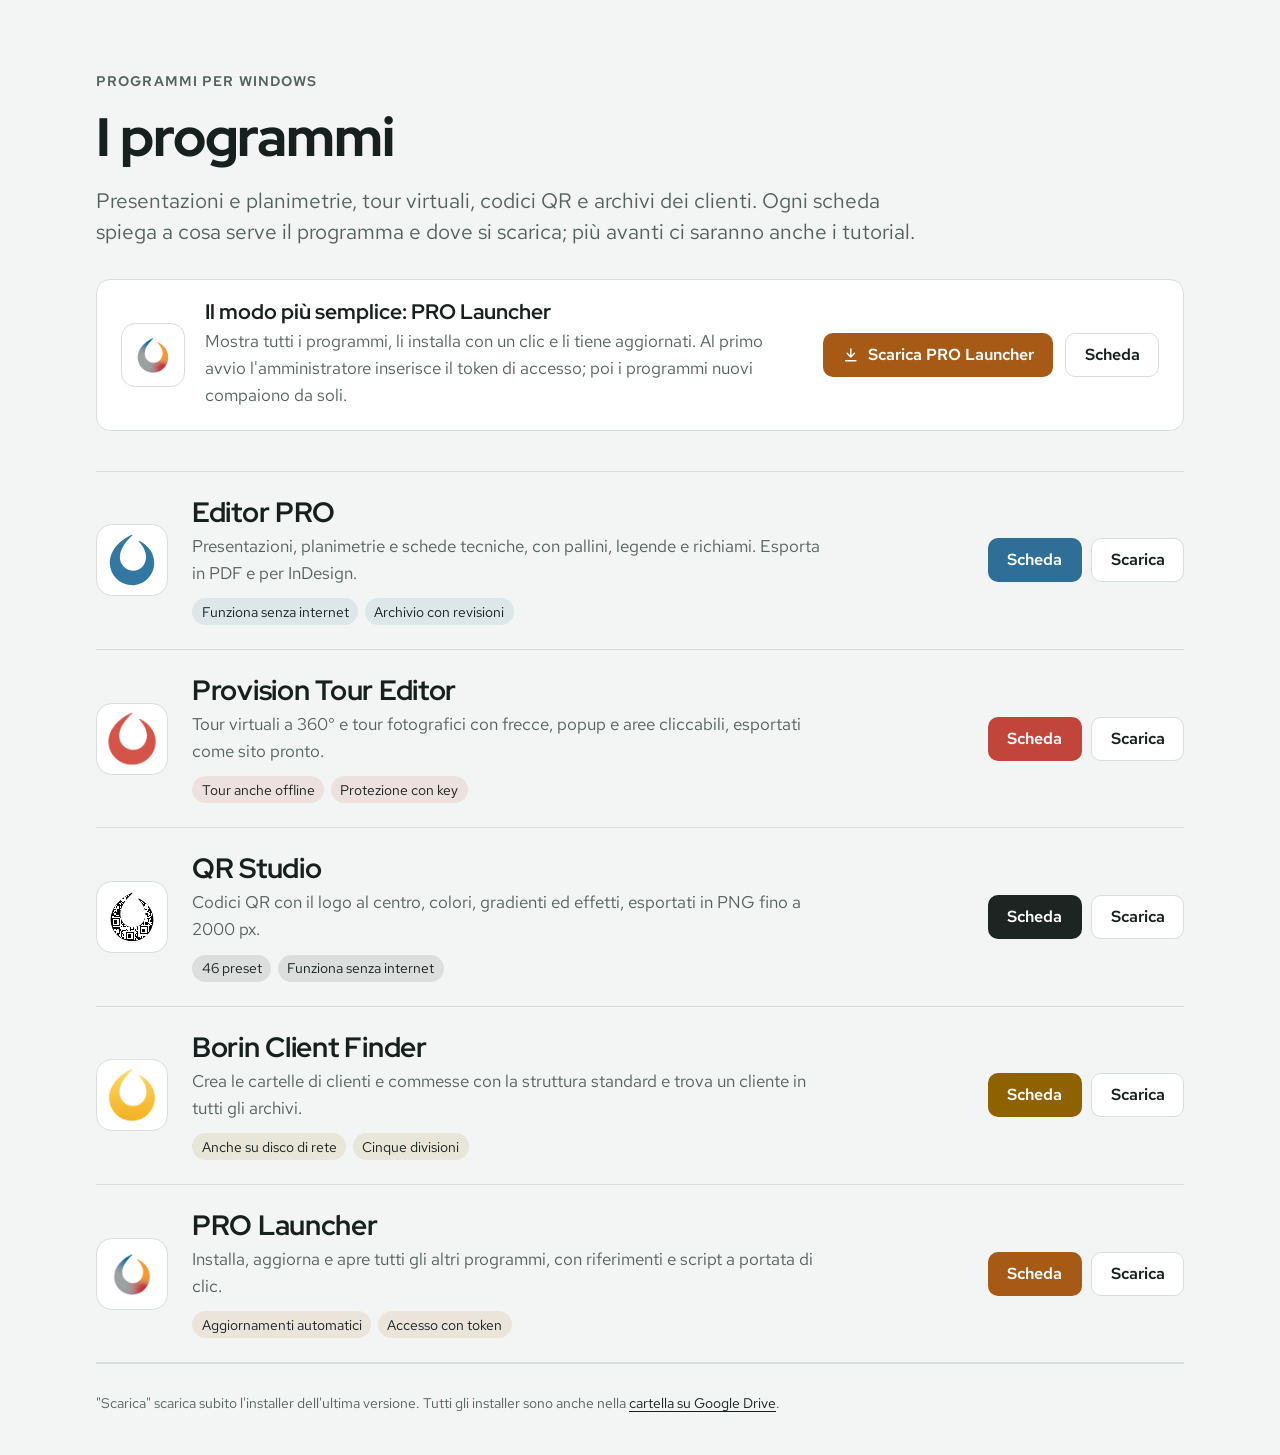
==== index.html @ ea2d7d45 "Scarica: link diretto all'installer di ogni programma su Google Drive strumenti/link-drive.js rilegg" ====
<!doctype html>
<html lang="it">
<head>
  <meta charset="utf-8">
  <meta name="viewport" content="width=device-width, initial-scale=1, viewport-fit=cover">
  <title>Programmi PRO Launcher</title>
  <meta name="description" content="Editor PRO, Provision Tour Editor, QR Studio, Borin Client Finder e PRO Launcher: a cosa servono e dove si scaricano.">
  <link rel="preconnect" href="https://fonts.googleapis.com">
  <link rel="preconnect" href="https://fonts.gstatic.com" crossorigin>
  <link rel="stylesheet" href="https://fonts.googleapis.com/css2?family=Red+Hat+Display:wght@700;800&family=Red+Hat+Mono:wght@500&family=Red+Hat+Text:wght@400;600;700&display=swap">
  <link rel="stylesheet" href="stile.css">
</head>
<body>
  <header class="wrap site-head">
    <p class="eyebrow">Programmi per Windows</p>
    <h1>I programmi</h1>
    <p class="lead">Presentazioni e planimetrie, tour virtuali, codici QR e archivi dei clienti. Ogni scheda spiega a cosa serve il programma e dove si scarica; più avanti ci saranno anche i tutorial.</p>
  </header>

  <main class="wrap">
    <section class="launcher-tip tinted" style="--accent-l:#A65A16; --accent-d:#F2A65A" aria-labelledby="tip-title">
      <img class="app-icon" src="img/pro-launcher.png" alt="" width="64" height="64">
      <div>
        <h2 id="tip-title">Il modo più semplice: PRO Launcher</h2>
        <p>Mostra tutti i programmi, li installa con un clic e li tiene aggiornati. Al primo avvio l'amministratore inserisce il token di accesso; poi i programmi nuovi compaiono da soli.</p>
      </div>
      <div class="actions">
        <a class="btn primary" data-scarica="pro-launcher" href="https://drive.usercontent.google.com/download?id=14ediKPCNBaCkPvrh0SG7UIQ5oNTftD1c&export=download&confirm=t"><svg viewBox="0 0 24 24" aria-hidden="true"><path d="M12 4v11m-5-5 5 5 5-5M5 20h14"/></svg>Scarica PRO Launcher</a>
        <a class="btn ghost" href="pro-launcher.html">Scheda</a>
      </div>
    </section>

    <ul class="programs">
      <li class="program tinted" style="--accent-l:#2F6E96; --accent-d:#6FB2DE">
        <img class="app-icon" src="img/editor-pro.svg" alt="" width="72" height="72">
        <div>
          <h2><a href="editor-pro.html">Editor PRO</a></h2>
          <p class="what">Presentazioni, planimetrie e schede tecniche, con pallini, legende e richiami. Esporta in PDF e per InDesign.</p>
          <ul class="tags"><li>Funziona senza internet</li><li>Archivio con revisioni</li></ul>
        </div>
        <div class="actions">
          <a class="btn primary" href="editor-pro.html">Scheda</a>
          <a class="btn ghost" data-scarica="editor-pro" href="https://drive.usercontent.google.com/download?id=1bw2nAeg-0mWiIs70lXOn1FZfzHholx34&export=download&confirm=t">Scarica</a>
        </div>
      </li>

      <li class="program tinted" style="--accent-l:#C2453B; --accent-d:#F08074">
        <img class="app-icon" src="img/provision-tour-editor.png" alt="" width="72" height="72">
        <div>
          <h2><a href="provision-tour-editor.html">Provision Tour Editor</a></h2>
          <p class="what">Tour virtuali a 360° e tour fotografici con frecce, popup e aree cliccabili, esportati come sito pronto.</p>
          <ul class="tags"><li>Tour anche offline</li><li>Protezione con key</li></ul>
        </div>
        <div class="actions">
          <a class="btn primary" href="provision-tour-editor.html">Scheda</a>
          <a class="btn ghost" data-scarica="provision-tour-editor" href="https://drive.usercontent.google.com/download?id=13jPeM7beWHsWGUAv0osEKtVtPEiqRPbm&export=download&confirm=t">Scarica</a>
        </div>
      </li>

      <li class="program tinted" style="--accent-l:#1E2422; --accent-d:#DDE3E0">
        <img class="app-icon" src="img/qr-studio.svg" alt="" width="72" height="72">
        <div>
          <h2><a href="qr-studio.html">QR Studio</a></h2>
          <p class="what">Codici QR con il logo al centro, colori, gradienti ed effetti, esportati in PNG fino a 2000 px.</p>
          <ul class="tags"><li>46 preset</li><li>Funziona senza internet</li></ul>
        </div>
        <div class="actions">
          <a class="btn primary" href="qr-studio.html">Scheda</a>
          <a class="btn ghost" data-scarica="qr-studio" href="https://drive.usercontent.google.com/download?id=1tU5UMcgIUEeGSv0h5wNsK8r8R5McPey3&export=download&confirm=t">Scarica</a>
        </div>
      </li>

      <li class="program tinted" style="--accent-l:#8F6200; --accent-d:#F7BE3A">
        <img class="app-icon" src="img/borin-client-finder.png" alt="" width="72" height="72">
        <div>
          <h2><a href="borin-client-finder.html">Borin Client Finder</a></h2>
          <p class="what">Crea le cartelle di clienti e commesse con la struttura standard e trova un cliente in tutti gli archivi.</p>
          <ul class="tags"><li>Anche su disco di rete</li><li>Cinque divisioni</li></ul>
        </div>
        <div class="actions">
          <a class="btn primary" href="borin-client-finder.html">Scheda</a>
          <a class="btn ghost" data-scarica="borin-client-finder" href="https://drive.usercontent.google.com/download?id=1iR7JaWTsjvSuWJFPsEmWROrodesVWbmz&export=download&confirm=t">Scarica</a>
        </div>
      </li>

      <li class="program tinted" style="--accent-l:#A65A16; --accent-d:#F2A65A">
        <img class="app-icon" src="img/pro-launcher.png" alt="" width="72" height="72">
        <div>
          <h2><a href="pro-launcher.html">PRO Launcher</a></h2>
          <p class="what">Installa, aggiorna e apre tutti gli altri programmi, con riferimenti e script a portata di clic.</p>
          <ul class="tags"><li>Aggiornamenti automatici</li><li>Accesso con token</li></ul>
        </div>
        <div class="actions">
          <a class="btn primary" href="pro-launcher.html">Scheda</a>
          <a class="btn ghost" data-scarica="pro-launcher" href="https://drive.usercontent.google.com/download?id=14ediKPCNBaCkPvrh0SG7UIQ5oNTftD1c&export=download&confirm=t">Scarica</a>
        </div>
      </li>
    </ul>
  </main>

  <footer class="wrap site-foot">
    <p>"Scarica" scarica subito l'installer dell'ultima versione. Tutti gli installer sono anche nella <a href="https://drive.google.com/drive/folders/1cBe6afaZZszlhJMnpYO0ydkjK_T5n5dj?usp=sharing">cartella su Google Drive</a>.</p>
  </footer>
</body>
</html>
---- stile.css ----
/* Pagine dei programmi — stile comune.
   Impaginazione: una colonna allineata a sinistra (al massimo 68rem). Nell'indice ogni programma è una riga
   con icona, testo e azioni; nella scheda c'è una fascia in testa tinta del colore del programma, poi
   "Cosa puoi fare" con "In breve" a lato e in fondo i tutorial. */

:root {
  --bg: #F3F5F4;
  --surface: #FFFFFF;
  --ink: #17201E;
  --muted: #55615E;
  --line: #D8DEDB;
  --accent-l: #2F6E96;          /* colore del programma, tema chiaro (ogni pagina mette il suo) */
  --accent-d: #6FB2DE;          /* colore del programma, tema scuro */
  --accent: var(--accent-l);
  --on-accent: #FFFFFF;
  --icon-tile: #FFFFFF;         /* piastrella dietro le icone: chiara anche nel tema scuro, l'icona di QR Studio è nera */

  --font-display: "Red Hat Display", "Segoe UI", Arial, sans-serif;
  --font-body: "Red Hat Text", "Segoe UI", Arial, sans-serif;
  --font-mono: "Red Hat Mono", Consolas, "Courier New", monospace;

  --step--1: .875rem;
  --step-0: 1.0625rem;
  --step-1: 1.3rem;
  --step-2: 1.75rem;
  --step-3: clamp(2.25rem, 1.6rem + 2.6vw, 3.4rem);
  --radius: 10px;
  --wrap: 68rem;
  color-scheme: light;
}

@media (prefers-color-scheme: dark) {
  :root:not([data-theme="light"]) {
    --bg: #0F1413;
    --surface: #161D1B;
    --ink: #E5ECE9;
    --muted: #9BA8A4;
    --line: #29322F;
    --accent: var(--accent-d);
    --on-accent: #0F1413;
    --icon-tile: #E6ECE9;
    color-scheme: dark;
  }
  :root:not([data-theme="light"]) .tinted { --accent: var(--accent-d); }
}
:root[data-theme="dark"] {
  --bg: #0F1413;
  --surface: #161D1B;
  --ink: #E5ECE9;
  --muted: #9BA8A4;
  --line: #29322F;
  --accent: var(--accent-d);
  --on-accent: #0F1413;
  --icon-tile: #E6ECE9;
  color-scheme: dark;
}
:root[data-theme="dark"] .tinted { --accent: var(--accent-d); }

/* il colore del programma si ricalcola dove la pagina o la riga lo cambia */
.tinted { --accent: var(--accent-l); }

* { box-sizing: border-box; }
html { -webkit-text-size-adjust: 100%; }
body {
  margin: 0;
  background: var(--bg);
  color: var(--ink);
  font: 400 var(--step-0)/1.6 var(--font-body);
}
img { max-width: 100%; height: auto; }
a { color: var(--accent); text-underline-offset: .18em; }
a:hover { text-decoration-thickness: 2px; }
:focus-visible { outline: 3px solid var(--accent); outline-offset: 3px; border-radius: 4px; }
h1, h2, h3 { font-family: var(--font-display); line-height: 1.15; text-wrap: balance; margin: 0; }
p { margin: 0; }
code {
  font: 500 .92em/1 var(--font-mono);
  padding: .12em .38em; border-radius: 5px;
  background: color-mix(in srgb, var(--accent) 12%, transparent);
  color: var(--ink);
  white-space: nowrap;
}

.wrap {
  max-width: calc(var(--wrap) + 2 * 32px);
  margin: 0 auto;
  padding-left: max(16px, env(safe-area-inset-left, 0px));
  padding-right: max(16px, env(safe-area-inset-right, 0px));
}
@media (min-width: 720px) {
  .wrap { padding-left: max(32px, env(safe-area-inset-left, 0px)); padding-right: max(32px, env(safe-area-inset-right, 0px)); }
}

/* icone dei programmi su una piastrella, come sul desktop */
.app-icon {
  background: var(--icon-tile); border: 1px solid var(--line); border-radius: 22%;
  padding: 7px; object-fit: contain; flex: none;
}
.hero-main > .app-icon { padding: 11px; }
@media (min-width: 720px) { .hero-main > .app-icon { padding: 14px; } }

.eyebrow {
  font: 600 var(--step--1)/1.3 var(--font-body);
  letter-spacing: .08em; text-transform: uppercase; color: var(--muted);
}

/* ------------------------------------------------ pulsanti */

.btn {
  display: inline-flex; align-items: center; gap: .5rem; min-height: 2.75rem; padding: 0 1.15rem;
  border-radius: var(--radius); border: 1px solid transparent;
  font: 600 1rem/1.1 var(--font-body); text-decoration: none; white-space: nowrap;
  transition: filter .15s ease, border-color .15s ease;
}
.btn.primary { background: var(--accent); color: var(--on-accent); }
.btn.primary:hover { filter: brightness(1.08); }
.btn.ghost { background: var(--surface); color: var(--ink); border-color: var(--line); }
.btn.ghost:hover { border-color: var(--accent); }
.btn svg { width: 1.1em; height: 1.1em; fill: none; stroke: currentColor; stroke-width: 2; stroke-linecap: round; stroke-linejoin: round; }

/* ------------------------------------------------ indice */

.site-head { padding-block: clamp(2.5rem, 6vw, 4.5rem) 2rem; display: grid; gap: 1rem; }
.site-head h1 { font-size: var(--step-3); font-weight: 800; letter-spacing: -.02em; }
.site-head .lead { max-width: 60ch; color: var(--muted); font-size: var(--step-1); line-height: 1.5; }

.launcher-tip {
  display: grid; grid-template-columns: auto minmax(0, 1fr); gap: 1.25rem; align-items: center;
  padding: 1.25rem 1.5rem; margin-bottom: 2.5rem;
  background: var(--surface); border: 1px solid var(--line); border-radius: 14px;
}
.launcher-tip img { width: 64px; height: 64px; }
.launcher-tip h2 { font-size: var(--step-1); font-weight: 700; margin-bottom: .25rem; }
.launcher-tip p { color: var(--muted); max-width: 62ch; }
.launcher-tip .actions { grid-column: 1 / -1; display: flex; gap: .75rem; flex-wrap: wrap; }
@media (min-width: 820px) {
  .launcher-tip { grid-template-columns: auto minmax(0, 1fr) auto; }
  .launcher-tip .actions { grid-column: auto; }
}

.programs { list-style: none; margin: 0; padding: 0; border-top: 1px solid var(--line); }
.program {
  display: grid; grid-template-columns: 72px minmax(0, 1fr); gap: 1rem 1.5rem; align-items: center;
  padding-block: 1.5rem; border-bottom: 1px solid var(--line);
}
.program > img { width: 72px; height: 72px; }
.program h2 { font-size: var(--step-2); font-weight: 700; letter-spacing: -.01em; }
.program h2 a { color: var(--ink); text-decoration: none; }
.program h2 a:hover { color: var(--accent); }
.program .what { color: var(--muted); max-width: 58ch; margin-top: .3rem; }
.program .tags { list-style: none; display: flex; flex-wrap: wrap; gap: .4rem; margin: .7rem 0 0; padding: 0; }
.program .tags li {
  font-size: var(--step--1); line-height: 1; padding: .4rem .6rem; border-radius: 999px;
  background: color-mix(in srgb, var(--accent) 11%, transparent); color: var(--ink);
}
.program .actions { grid-column: 2; display: flex; gap: .6rem; flex-wrap: wrap; }
@media (min-width: 820px) {
  .program { grid-template-columns: 72px minmax(0, 1fr) auto; }
  .program .actions { grid-column: auto; }
}

/* ------------------------------------------------ scheda del programma */

.hero {
  background: color-mix(in srgb, var(--accent) 13%, var(--bg));
  border-bottom: 1px solid color-mix(in srgb, var(--accent) 25%, var(--line));
}
.hero .wrap { padding-block: 1.25rem clamp(2rem, 5vw, 3.5rem); }
.crumbs { font-size: var(--step--1); margin-bottom: clamp(1.5rem, 4vw, 2.5rem); }
.crumbs a { color: var(--muted); text-decoration: none; }
.crumbs a:hover { color: var(--ink); text-decoration: underline; }
.hero-main { display: grid; grid-template-columns: minmax(0, 1fr); gap: 1.5rem; align-items: center; }
.hero-main > img { width: 96px; height: 96px; }
.hero h1 { font-size: var(--step-3); font-weight: 800; letter-spacing: -.02em; }
.hero .tagline { font-size: var(--step-1); line-height: 1.45; margin-top: .5rem; max-width: 46ch; }
.hero-actions { display: flex; gap: .75rem; flex-wrap: wrap; margin-top: 1.5rem; }
.hero .note { font-size: var(--step--1); color: var(--muted); margin-top: .75rem; max-width: 62ch; }
@media (min-width: 720px) {
  .hero-main { grid-template-columns: 128px minmax(0, 1fr); gap: 2.25rem; }
  .hero-main > img { width: 128px; height: 128px; }
}

.page { padding-block: clamp(2rem, 5vw, 3.5rem) 3rem; display: grid; gap: clamp(2.5rem, 6vw, 4rem); }
.page h2 { font-size: var(--step-2); font-weight: 700; margin-bottom: 1rem; }
.intro p { max-width: 65ch; font-size: var(--step-1); line-height: 1.55; }

.cols { display: grid; grid-template-columns: minmax(0, 1fr); gap: 2.5rem; align-items: start; }
@media (min-width: 900px) { .cols { grid-template-columns: minmax(0, 1fr) 20rem; gap: 3.5rem; } }

.features { list-style: none; margin: 0; padding: 0; display: grid; gap: 1.1rem; max-width: 65ch; }
.features li { padding-left: 1.4rem; position: relative; }
.features li::before {
  content: ""; position: absolute; left: 0; top: .62em; width: .55rem; height: .55rem; border-radius: 50%;
  background: var(--accent);
}
.features strong { font-weight: 700; }

.facts { background: var(--surface); border: 1px solid var(--line); border-radius: 14px; padding: 1.25rem 1.4rem; }
.facts h2 { font-size: var(--step-1); margin-bottom: .75rem; }
.facts dl { margin: 0; display: grid; gap: .9rem; }
.facts dt { font: 600 var(--step--1)/1.3 var(--font-body); letter-spacing: .06em; text-transform: uppercase; color: var(--muted); }
.facts dd { margin: .15rem 0 0; font-size: 1rem; line-height: 1.5; }

.tip {
  max-width: 65ch; padding: 1rem 1.25rem; border-radius: var(--radius);
  background: color-mix(in srgb, var(--accent) 9%, var(--surface)); border: 1px solid color-mix(in srgb, var(--accent) 30%, var(--line));
}

/* tutorial: l'elenco si vede appena contiene un tutorial, e allora sparisce l'avviso "in arrivo" */
.tutorial-list { list-style: none; margin: 0; padding: 0; display: grid; gap: .75rem; grid-template-columns: repeat(auto-fill, minmax(min(100%, 18rem), 1fr)); }
.tutorial-list:empty { display: none; }
.tutorial-list:not(:empty) + .tutorial-empty { display: none; }
.tutorial-list a {
  display: grid; gap: .3rem; height: 100%; padding: 1rem 1.15rem; text-decoration: none; color: var(--ink);
  background: var(--surface); border: 1px solid var(--line); border-radius: var(--radius);
}
.tutorial-list a:hover { border-color: var(--accent); }
.tutorial-list .t-title { font: 700 var(--step-1)/1.25 var(--font-display); }
.tutorial-list .t-desc { color: var(--muted); }
.tutorial-list .t-meta { font-size: var(--step--1); color: var(--accent); font-weight: 600; }
.tutorial-empty {
  max-width: 65ch; padding: 1.25rem 1.4rem; border-radius: var(--radius);
  border: 1px dashed var(--line); color: var(--muted);
}

/* ------------------------------------------------ piè di pagina */

.site-foot { padding-block: 0 2.5rem; font-size: var(--step--1); color: var(--muted); }
.site-foot::before { content: ""; display: block; border-top: 1px solid var(--line); margin-bottom: 1.75rem; }
.site-foot nav { display: flex; flex-wrap: wrap; gap: .5rem 1.25rem; margin-top: .5rem; }
.site-foot a { color: var(--ink); }

@media (prefers-reduced-motion: reduce) { * { transition: none !important; } }
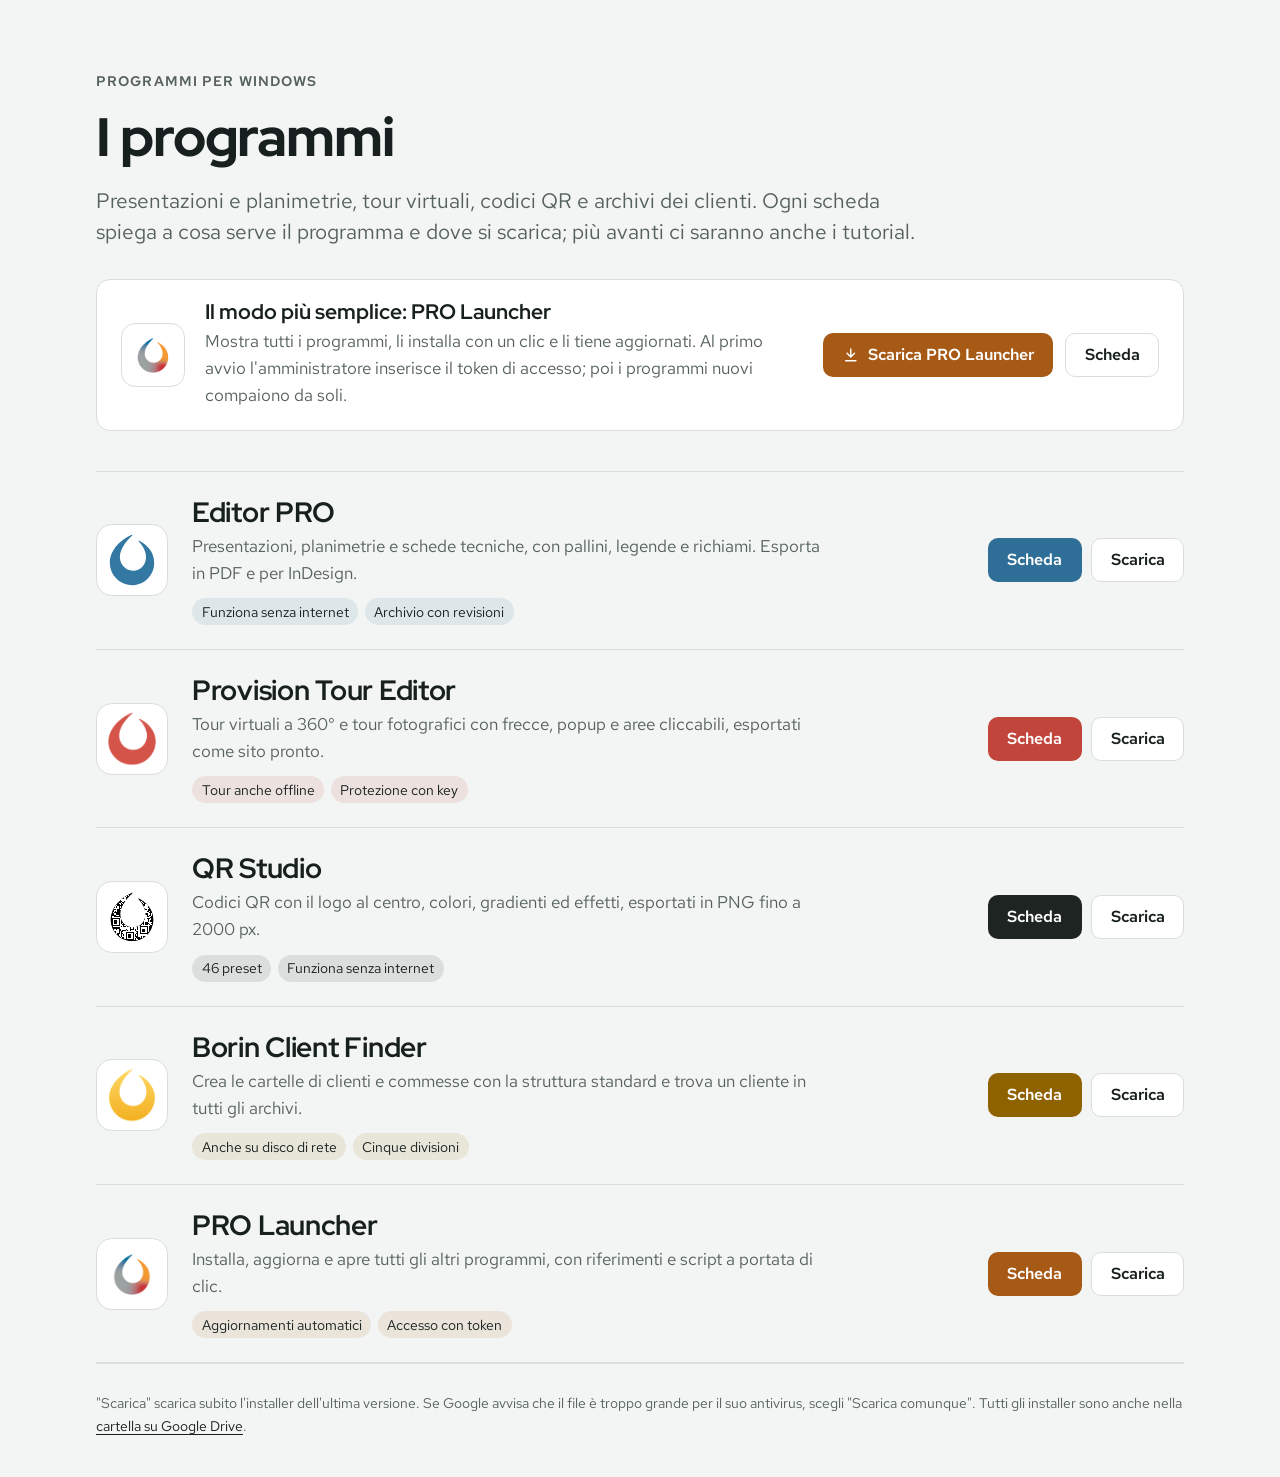
==== commit 7b4b3f4b: "Spiega l'avviso di Google Drive sui file grandi (Scarica comunque) Co-Authored-By: Claude Opus 5.5 <" ====
--- a/index.html
+++ b/index.html
@@ -99,7 +99,7 @@
   </main>
 
   <footer class="wrap site-foot">
-    <p>"Scarica" scarica subito l'installer dell'ultima versione. Tutti gli installer sono anche nella <a href="https://drive.google.com/drive/folders/1cBe6afaZZszlhJMnpYO0ydkjK_T5n5dj?usp=sharing">cartella su Google Drive</a>.</p>
+    <p>"Scarica" scarica subito l'installer dell'ultima versione. Se Google avvisa che il file è troppo grande per il suo antivirus, scegli "Scarica comunque". Tutti gli installer sono anche nella <a href="https://drive.google.com/drive/folders/1cBe6afaZZszlhJMnpYO0ydkjK_T5n5dj?usp=sharing">cartella su Google Drive</a>.</p>
   </footer>
 </body>
 </html>
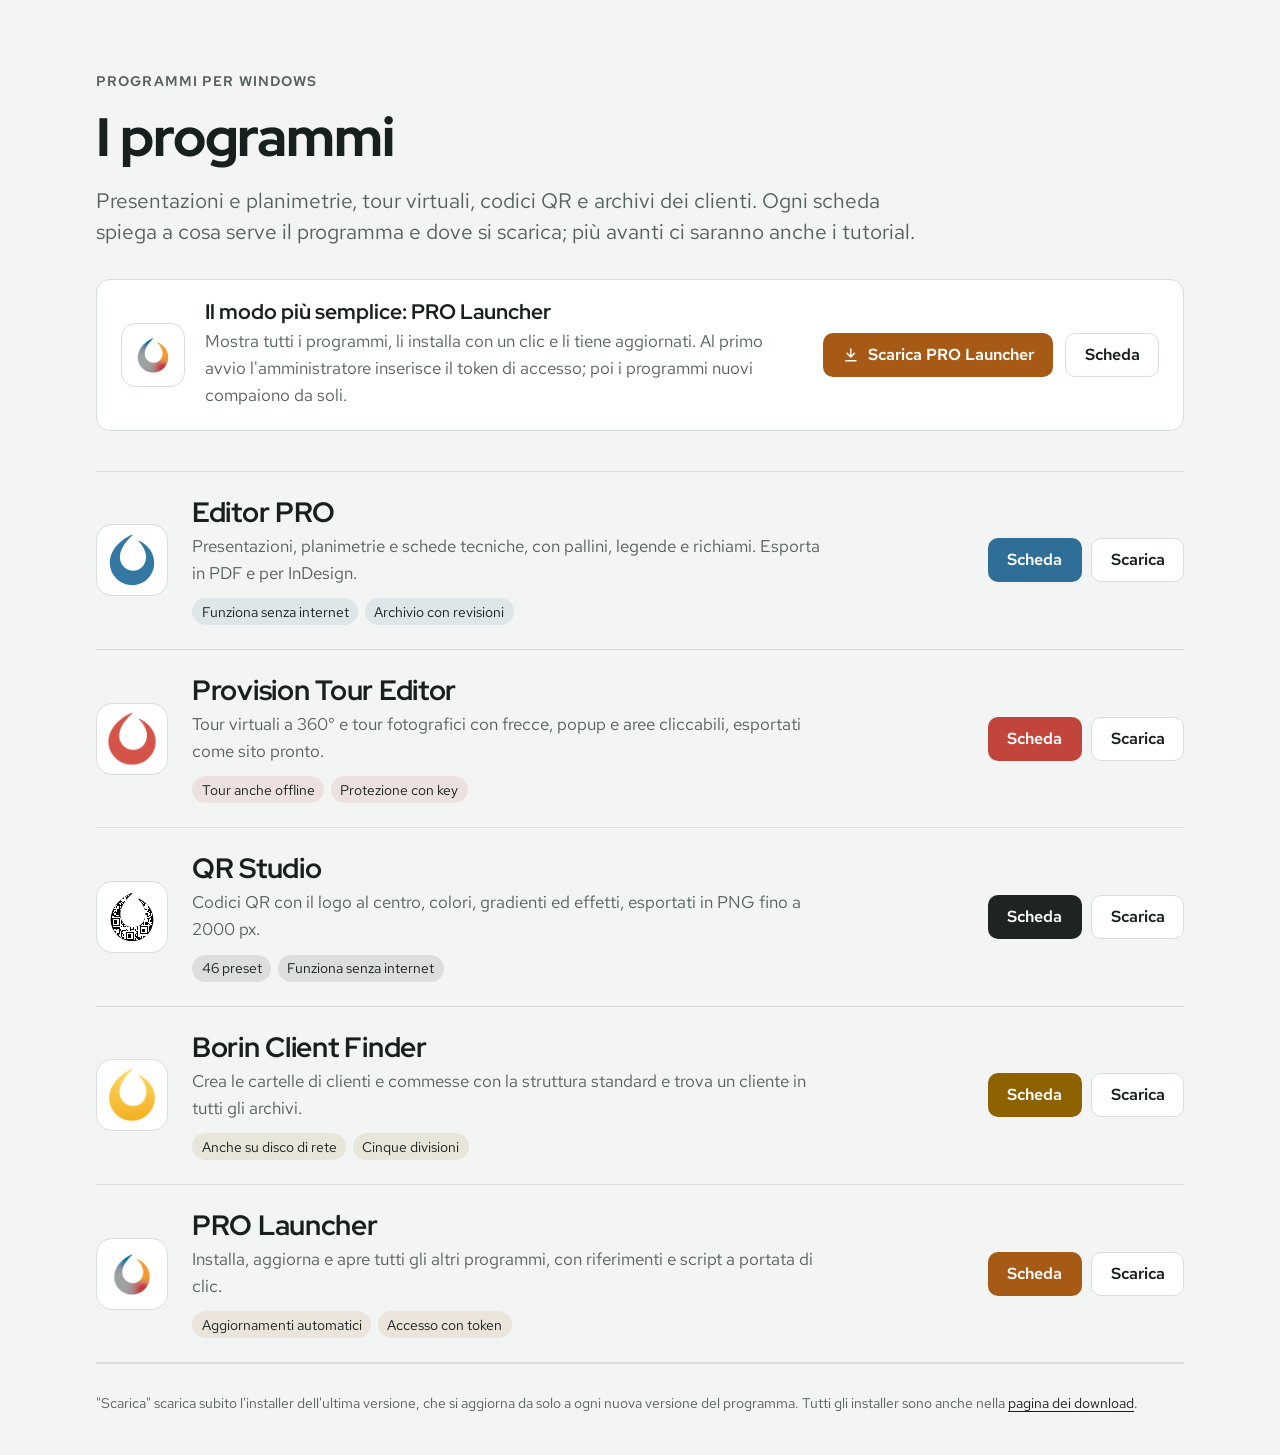
==== commit 88735f0f: "Scarica: installer nelle release del sito, aggiornati da soli a ogni versione Su Google Drive erano " ====
--- a/index.html
+++ b/index.html
@@ -9,6 +9,7 @@
   <link rel="preconnect" href="https://fonts.gstatic.com" crossorigin>
   <link rel="stylesheet" href="https://fonts.googleapis.com/css2?family=Red+Hat+Display:wght@700;800&family=Red+Hat+Mono:wght@500&family=Red+Hat+Text:wght@400;600;700&display=swap">
   <link rel="stylesheet" href="stile.css">
+  <script src="scarica.js" defer></script>
 </head>
 <body>
   <header class="wrap site-head">
@@ -25,7 +26,7 @@
         <p>Mostra tutti i programmi, li installa con un clic e li tiene aggiornati. Al primo avvio l'amministratore inserisce il token di accesso; poi i programmi nuovi compaiono da soli.</p>
       </div>
       <div class="actions">
-        <a class="btn primary" data-scarica="pro-launcher" href="https://drive.usercontent.google.com/download?id=14ediKPCNBaCkPvrh0SG7UIQ5oNTftD1c&export=download&confirm=t"><svg viewBox="0 0 24 24" aria-hidden="true"><path d="M12 4v11m-5-5 5 5 5-5M5 20h14"/></svg>Scarica PRO Launcher</a>
+        <a class="btn primary" data-scarica="pro-launcher" href="https://github.com/andsnf-cpu/web-present-programs-client/releases/download/pro-launcher/PRO-Launcher-Setup.exe"><svg viewBox="0 0 24 24" aria-hidden="true"><path d="M12 4v11m-5-5 5 5 5-5M5 20h14"/></svg>Scarica PRO Launcher</a>
         <a class="btn ghost" href="pro-launcher.html">Scheda</a>
       </div>
     </section>
@@ -40,7 +41,7 @@
         </div>
         <div class="actions">
           <a class="btn primary" href="editor-pro.html">Scheda</a>
-          <a class="btn ghost" data-scarica="editor-pro" href="https://drive.usercontent.google.com/download?id=1bw2nAeg-0mWiIs70lXOn1FZfzHholx34&export=download&confirm=t">Scarica</a>
+          <a class="btn ghost" data-scarica="editor-pro" href="https://github.com/andsnf-cpu/web-present-programs-client/releases/download/editor-pro/Editor-PRO-Setup.exe">Scarica</a>
         </div>
       </li>
 
@@ -53,7 +54,7 @@
         </div>
         <div class="actions">
           <a class="btn primary" href="provision-tour-editor.html">Scheda</a>
-          <a class="btn ghost" data-scarica="provision-tour-editor" href="https://drive.usercontent.google.com/download?id=13jPeM7beWHsWGUAv0osEKtVtPEiqRPbm&export=download&confirm=t">Scarica</a>
+          <a class="btn ghost" data-scarica="provision-tour-editor" href="https://github.com/andsnf-cpu/web-present-programs-client/releases/download/provision-tour-editor/Provision-Tour-Editor-Setup.exe">Scarica</a>
         </div>
       </li>
 
@@ -66,7 +67,7 @@
         </div>
         <div class="actions">
           <a class="btn primary" href="qr-studio.html">Scheda</a>
-          <a class="btn ghost" data-scarica="qr-studio" href="https://drive.usercontent.google.com/download?id=1tU5UMcgIUEeGSv0h5wNsK8r8R5McPey3&export=download&confirm=t">Scarica</a>
+          <a class="btn ghost" data-scarica="qr-studio" href="https://github.com/andsnf-cpu/web-present-programs-client/releases/download/qr-studio/QR-Studio-Setup.exe">Scarica</a>
         </div>
       </li>
 
@@ -79,7 +80,7 @@
         </div>
         <div class="actions">
           <a class="btn primary" href="borin-client-finder.html">Scheda</a>
-          <a class="btn ghost" data-scarica="borin-client-finder" href="https://drive.usercontent.google.com/download?id=1iR7JaWTsjvSuWJFPsEmWROrodesVWbmz&export=download&confirm=t">Scarica</a>
+          <a class="btn ghost" data-scarica="borin-client-finder" href="https://github.com/andsnf-cpu/web-present-programs-client/releases/download/borin-client-finder/Borin-Client-Finder-Setup.exe">Scarica</a>
         </div>
       </li>
 
@@ -92,14 +93,14 @@
         </div>
         <div class="actions">
           <a class="btn primary" href="pro-launcher.html">Scheda</a>
-          <a class="btn ghost" data-scarica="pro-launcher" href="https://drive.usercontent.google.com/download?id=14ediKPCNBaCkPvrh0SG7UIQ5oNTftD1c&export=download&confirm=t">Scarica</a>
+          <a class="btn ghost" data-scarica="pro-launcher" href="https://github.com/andsnf-cpu/web-present-programs-client/releases/download/pro-launcher/PRO-Launcher-Setup.exe">Scarica</a>
         </div>
       </li>
     </ul>
   </main>
 
   <footer class="wrap site-foot">
-    <p>"Scarica" scarica subito l'installer dell'ultima versione. Se Google avvisa che il file è troppo grande per il suo antivirus, scegli "Scarica comunque". Tutti gli installer sono anche nella <a href="https://drive.google.com/drive/folders/1cBe6afaZZszlhJMnpYO0ydkjK_T5n5dj?usp=sharing">cartella su Google Drive</a>.</p>
+    <p>"Scarica" scarica subito l'installer dell'ultima versione, che si aggiorna da solo a ogni nuova versione del programma. Tutti gli installer sono anche nella <a href="https://github.com/andsnf-cpu/web-present-programs-client/releases">pagina dei download</a>.</p>
   </footer>
 </body>
 </html>
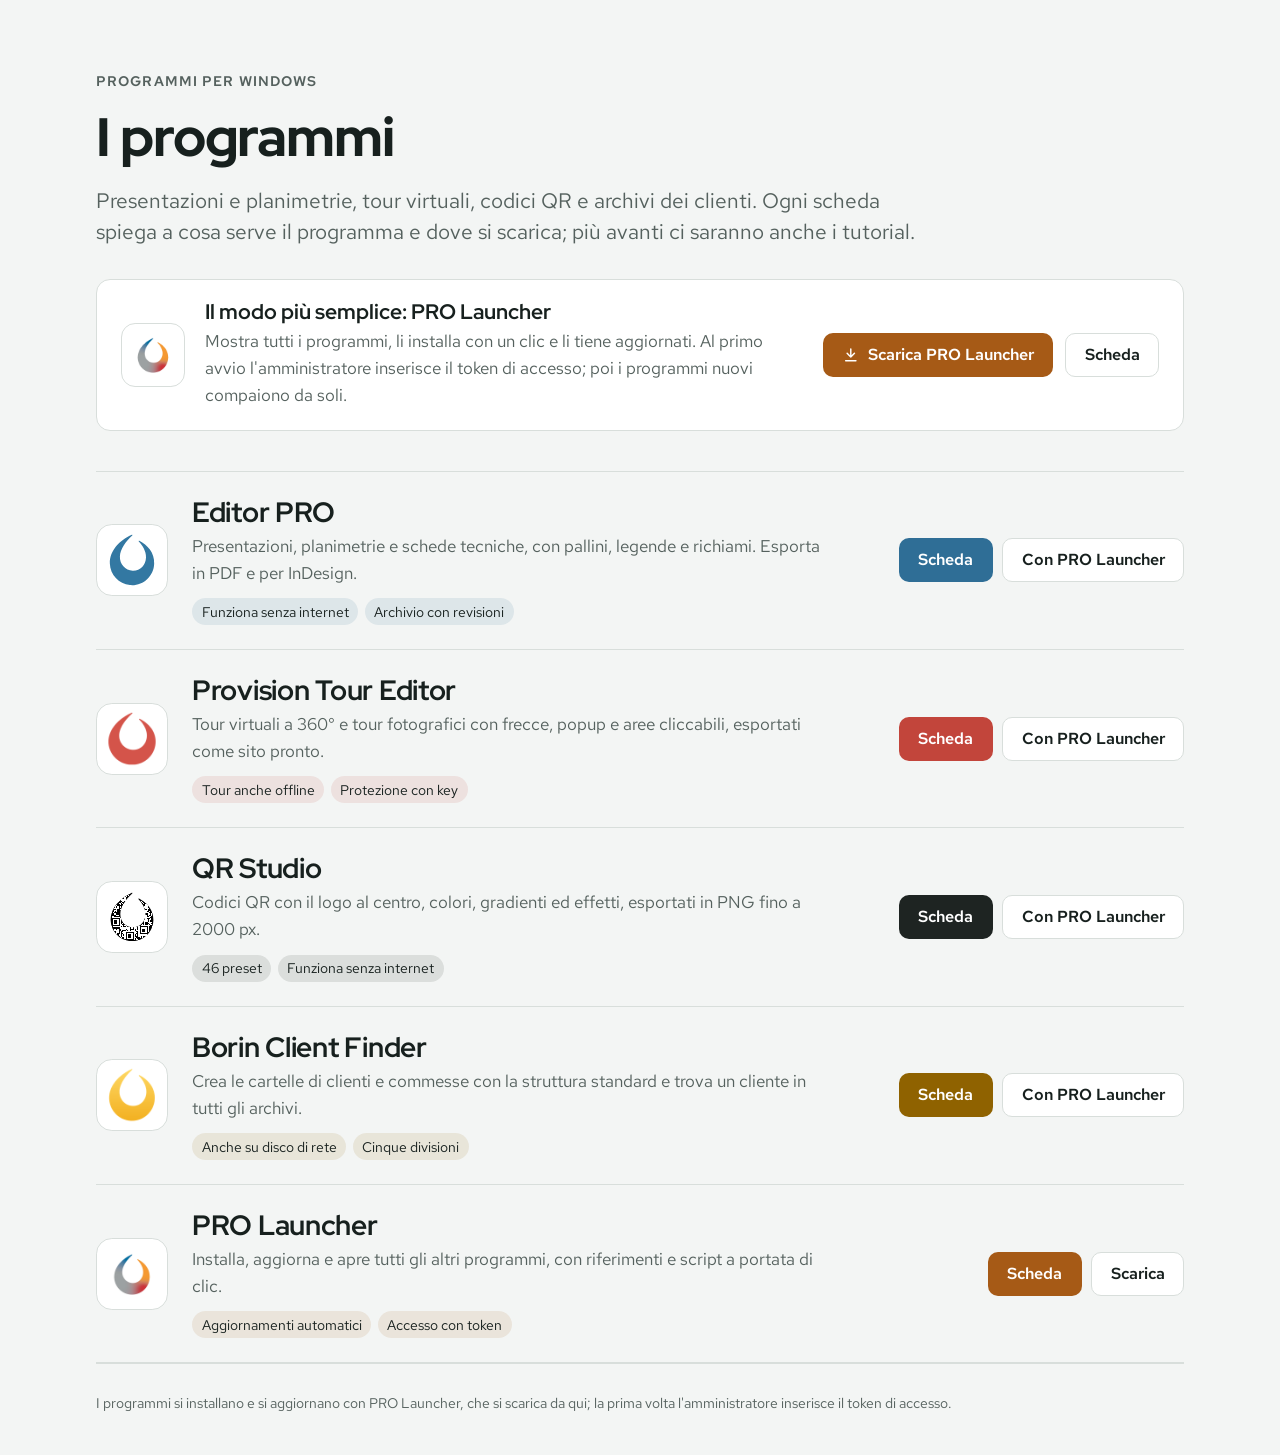
==== commit bdd4efbc: "Installer dei programmi di nuovo privati: sul sito solo PRO Launcher Si torna al token: gli installe" ====
--- a/index.html
+++ b/index.html
@@ -41,7 +41,7 @@
         </div>
         <div class="actions">
           <a class="btn primary" href="editor-pro.html">Scheda</a>
-          <a class="btn ghost" data-scarica="editor-pro" href="https://github.com/andsnf-cpu/web-present-programs-client/releases/download/editor-pro/Editor-PRO-Setup.exe">Scarica</a>
+          <a class="btn ghost" href="pro-launcher.html">Con PRO Launcher</a>
         </div>
       </li>
 
@@ -54,7 +54,7 @@
         </div>
         <div class="actions">
           <a class="btn primary" href="provision-tour-editor.html">Scheda</a>
-          <a class="btn ghost" data-scarica="provision-tour-editor" href="https://github.com/andsnf-cpu/web-present-programs-client/releases/download/provision-tour-editor/Provision-Tour-Editor-Setup.exe">Scarica</a>
+          <a class="btn ghost" href="pro-launcher.html">Con PRO Launcher</a>
         </div>
       </li>
 
@@ -67,7 +67,7 @@
         </div>
         <div class="actions">
           <a class="btn primary" href="qr-studio.html">Scheda</a>
-          <a class="btn ghost" data-scarica="qr-studio" href="https://github.com/andsnf-cpu/web-present-programs-client/releases/download/qr-studio/QR-Studio-Setup.exe">Scarica</a>
+          <a class="btn ghost" href="pro-launcher.html">Con PRO Launcher</a>
         </div>
       </li>
 
@@ -80,7 +80,7 @@
         </div>
         <div class="actions">
           <a class="btn primary" href="borin-client-finder.html">Scheda</a>
-          <a class="btn ghost" data-scarica="borin-client-finder" href="https://github.com/andsnf-cpu/web-present-programs-client/releases/download/borin-client-finder/Borin-Client-Finder-Setup.exe">Scarica</a>
+          <a class="btn ghost" href="pro-launcher.html">Con PRO Launcher</a>
         </div>
       </li>
 
@@ -100,7 +100,7 @@
   </main>
 
   <footer class="wrap site-foot">
-    <p>"Scarica" scarica subito l'installer dell'ultima versione, che si aggiorna da solo a ogni nuova versione del programma. Tutti gli installer sono anche nella <a href="https://github.com/andsnf-cpu/web-present-programs-client/releases">pagina dei download</a>.</p>
+    <p>I programmi si installano e si aggiornano con PRO Launcher, che si scarica da qui; la prima volta l'amministratore inserisce il token di accesso.</p>
   </footer>
 </body>
 </html>
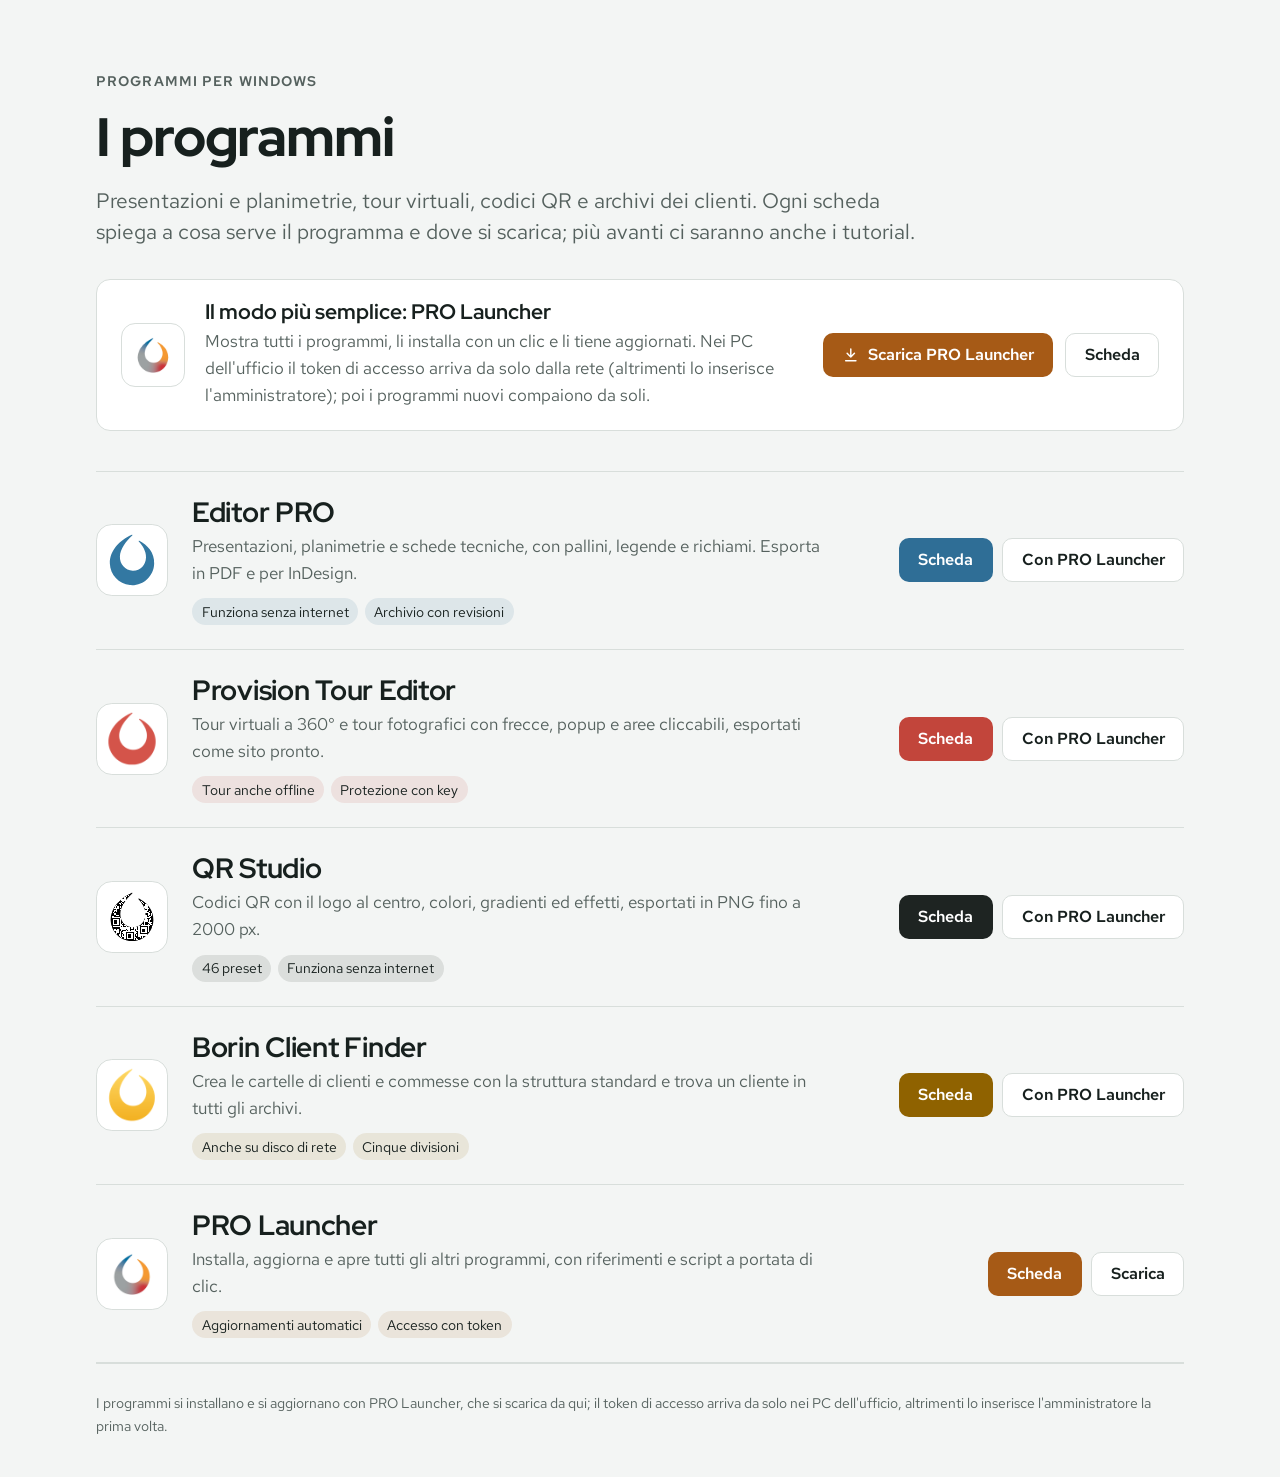
==== commit 418a937c: "Token dalla rete (launcher 1.1.3) e schede aggiornate - Token: nei PC dell'ufficio arriva da solo da" ====
--- a/index.html
+++ b/index.html
@@ -23,10 +23,10 @@
       <img class="app-icon" src="img/pro-launcher.png" alt="" width="64" height="64">
       <div>
         <h2 id="tip-title">Il modo più semplice: PRO Launcher</h2>
-        <p>Mostra tutti i programmi, li installa con un clic e li tiene aggiornati. Al primo avvio l'amministratore inserisce il token di accesso; poi i programmi nuovi compaiono da soli.</p>
+        <p>Mostra tutti i programmi, li installa con un clic e li tiene aggiornati. Nei PC dell'ufficio il token di accesso arriva da solo dalla rete (altrimenti lo inserisce l'amministratore); poi i programmi nuovi compaiono da soli.</p>
       </div>
       <div class="actions">
-        <a class="btn primary" data-scarica="pro-launcher" href="https://github.com/andsnf-cpu/web-present-programs-client/releases/download/pro-launcher/PRO-Launcher-Setup.exe"><svg viewBox="0 0 24 24" aria-hidden="true"><path d="M12 4v11m-5-5 5 5 5-5M5 20h14"/></svg>Scarica PRO Launcher</a>
+        <a class="btn primary" data-scarica="pro-launcher" href="https://github.com/andsnf-cpu/pro-launcher-releases/releases/latest"><svg viewBox="0 0 24 24" aria-hidden="true"><path d="M12 4v11m-5-5 5 5 5-5M5 20h14"/></svg>Scarica PRO Launcher</a>
         <a class="btn ghost" href="pro-launcher.html">Scheda</a>
       </div>
     </section>
@@ -93,14 +93,14 @@
         </div>
         <div class="actions">
           <a class="btn primary" href="pro-launcher.html">Scheda</a>
-          <a class="btn ghost" data-scarica="pro-launcher" href="https://github.com/andsnf-cpu/web-present-programs-client/releases/download/pro-launcher/PRO-Launcher-Setup.exe">Scarica</a>
+          <a class="btn ghost" data-scarica="pro-launcher" href="https://github.com/andsnf-cpu/pro-launcher-releases/releases/latest">Scarica</a>
         </div>
       </li>
     </ul>
   </main>
 
   <footer class="wrap site-foot">
-    <p>I programmi si installano e si aggiornano con PRO Launcher, che si scarica da qui; la prima volta l'amministratore inserisce il token di accesso.</p>
+    <p>I programmi si installano e si aggiornano con PRO Launcher, che si scarica da qui; il token di accesso arriva da solo nei PC dell'ufficio, altrimenti lo inserisce l'amministratore la prima volta.</p>
   </footer>
 </body>
 </html>
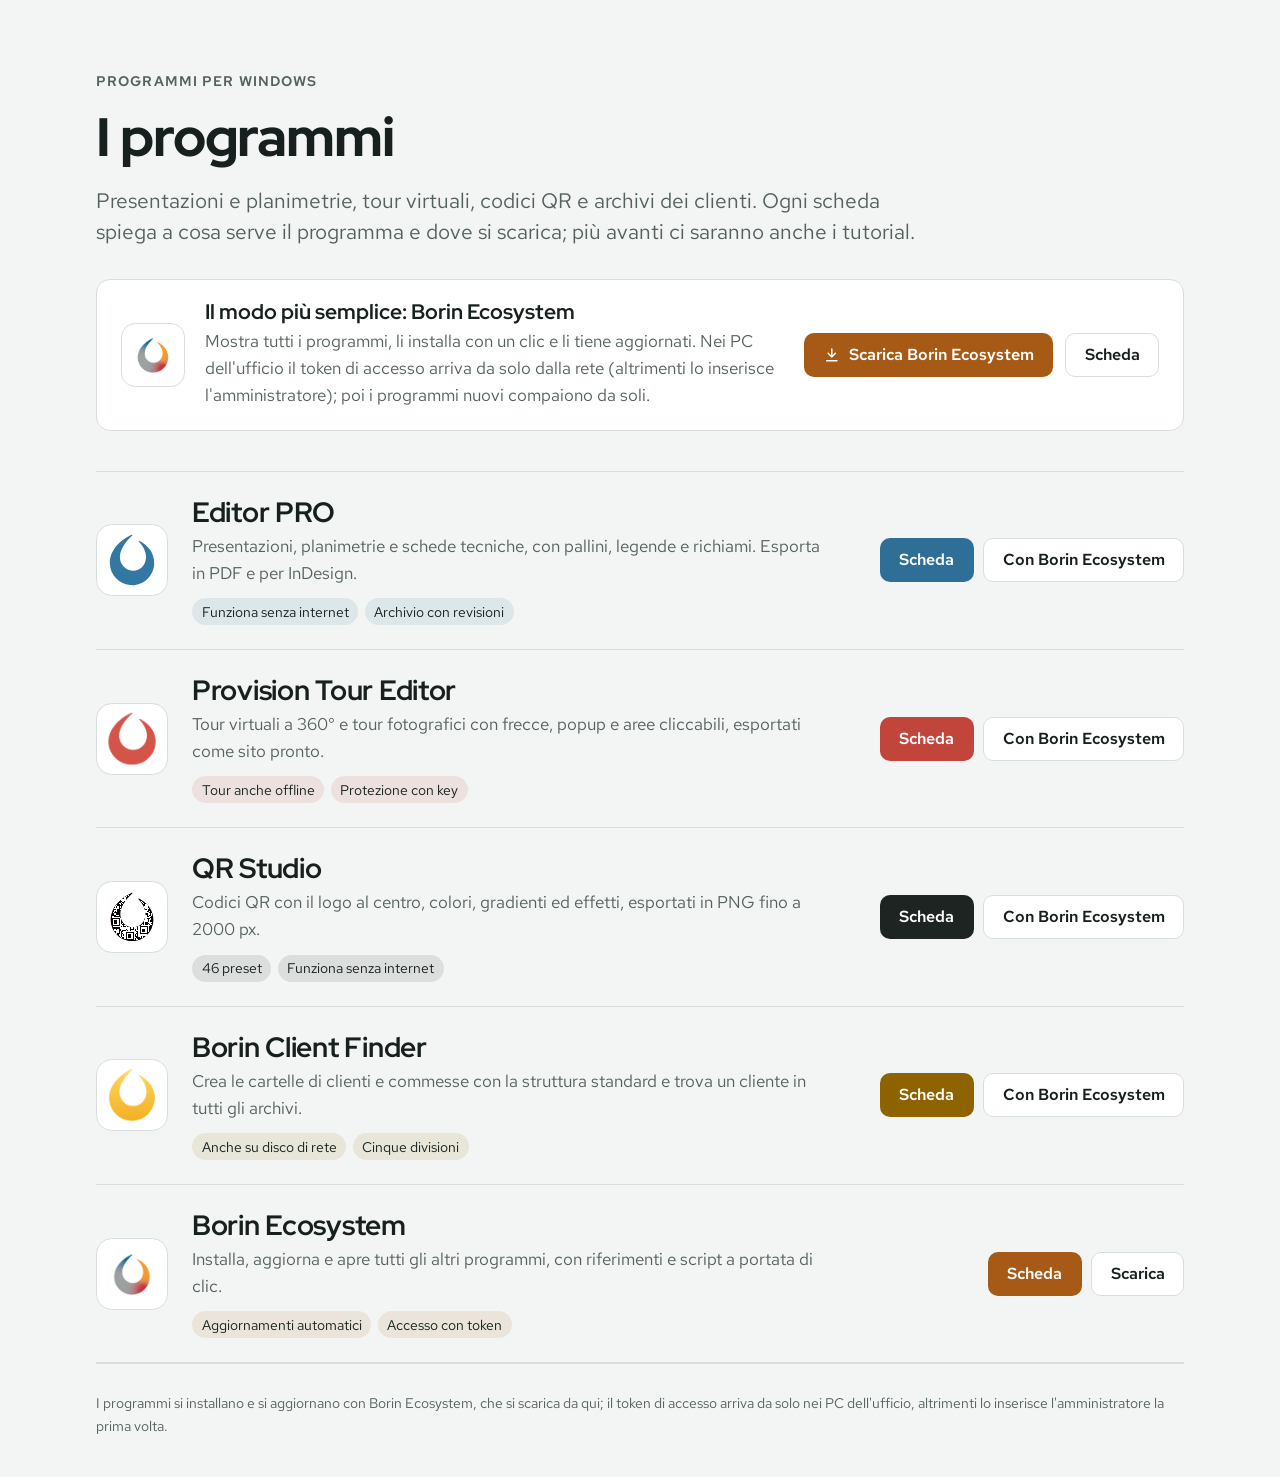
==== commit 3fdd14c8: "PRO Launcher diventa Borin Ecosystem - Testi di tutte le pagine; la scheda è ora borin-ecosystem.htm" ====
--- a/index.html
+++ b/index.html
@@ -3,8 +3,8 @@
 <head>
   <meta charset="utf-8">
   <meta name="viewport" content="width=device-width, initial-scale=1, viewport-fit=cover">
-  <title>Programmi PRO Launcher</title>
-  <meta name="description" content="Editor PRO, Provision Tour Editor, QR Studio, Borin Client Finder e PRO Launcher: a cosa servono e dove si scaricano.">
+  <title>Programmi Borin</title>
+  <meta name="description" content="Editor PRO, Provision Tour Editor, QR Studio, Borin Client Finder e Borin Ecosystem: a cosa servono e dove si scaricano.">
   <link rel="preconnect" href="https://fonts.googleapis.com">
   <link rel="preconnect" href="https://fonts.gstatic.com" crossorigin>
   <link rel="stylesheet" href="https://fonts.googleapis.com/css2?family=Red+Hat+Display:wght@700;800&family=Red+Hat+Mono:wght@500&family=Red+Hat+Text:wght@400;600;700&display=swap">
@@ -22,12 +22,12 @@
     <section class="launcher-tip tinted" style="--accent-l:#A65A16; --accent-d:#F2A65A" aria-labelledby="tip-title">
       <img class="app-icon" src="img/pro-launcher.png" alt="" width="64" height="64">
       <div>
-        <h2 id="tip-title">Il modo più semplice: PRO Launcher</h2>
+        <h2 id="tip-title">Il modo più semplice: Borin Ecosystem</h2>
         <p>Mostra tutti i programmi, li installa con un clic e li tiene aggiornati. Nei PC dell'ufficio il token di accesso arriva da solo dalla rete (altrimenti lo inserisce l'amministratore); poi i programmi nuovi compaiono da soli.</p>
       </div>
       <div class="actions">
-        <a class="btn primary" data-scarica="pro-launcher" href="https://github.com/andsnf-cpu/pro-launcher-releases/releases/latest"><svg viewBox="0 0 24 24" aria-hidden="true"><path d="M12 4v11m-5-5 5 5 5-5M5 20h14"/></svg>Scarica PRO Launcher</a>
-        <a class="btn ghost" href="pro-launcher.html">Scheda</a>
+        <a class="btn primary" data-scarica="pro-launcher" href="https://github.com/andsnf-cpu/pro-launcher-releases/releases/latest"><svg viewBox="0 0 24 24" aria-hidden="true"><path d="M12 4v11m-5-5 5 5 5-5M5 20h14"/></svg>Scarica Borin Ecosystem</a>
+        <a class="btn ghost" href="borin-ecosystem.html">Scheda</a>
       </div>
     </section>
 
@@ -41,7 +41,7 @@
         </div>
         <div class="actions">
           <a class="btn primary" href="editor-pro.html">Scheda</a>
-          <a class="btn ghost" href="pro-launcher.html">Con PRO Launcher</a>
+          <a class="btn ghost" href="borin-ecosystem.html">Con Borin Ecosystem</a>
         </div>
       </li>
 
@@ -54,7 +54,7 @@
         </div>
         <div class="actions">
           <a class="btn primary" href="provision-tour-editor.html">Scheda</a>
-          <a class="btn ghost" href="pro-launcher.html">Con PRO Launcher</a>
+          <a class="btn ghost" href="borin-ecosystem.html">Con Borin Ecosystem</a>
         </div>
       </li>
 
@@ -67,7 +67,7 @@
         </div>
         <div class="actions">
           <a class="btn primary" href="qr-studio.html">Scheda</a>
-          <a class="btn ghost" href="pro-launcher.html">Con PRO Launcher</a>
+          <a class="btn ghost" href="borin-ecosystem.html">Con Borin Ecosystem</a>
         </div>
       </li>
 
@@ -80,19 +80,19 @@
         </div>
         <div class="actions">
           <a class="btn primary" href="borin-client-finder.html">Scheda</a>
-          <a class="btn ghost" href="pro-launcher.html">Con PRO Launcher</a>
+          <a class="btn ghost" href="borin-ecosystem.html">Con Borin Ecosystem</a>
         </div>
       </li>
 
       <li class="program tinted" style="--accent-l:#A65A16; --accent-d:#F2A65A">
         <img class="app-icon" src="img/pro-launcher.png" alt="" width="72" height="72">
         <div>
-          <h2><a href="pro-launcher.html">PRO Launcher</a></h2>
+          <h2><a href="borin-ecosystem.html">Borin Ecosystem</a></h2>
           <p class="what">Installa, aggiorna e apre tutti gli altri programmi, con riferimenti e script a portata di clic.</p>
           <ul class="tags"><li>Aggiornamenti automatici</li><li>Accesso con token</li></ul>
         </div>
         <div class="actions">
-          <a class="btn primary" href="pro-launcher.html">Scheda</a>
+          <a class="btn primary" href="borin-ecosystem.html">Scheda</a>
           <a class="btn ghost" data-scarica="pro-launcher" href="https://github.com/andsnf-cpu/pro-launcher-releases/releases/latest">Scarica</a>
         </div>
       </li>
@@ -100,7 +100,7 @@
   </main>
 
   <footer class="wrap site-foot">
-    <p>I programmi si installano e si aggiornano con PRO Launcher, che si scarica da qui; il token di accesso arriva da solo nei PC dell'ufficio, altrimenti lo inserisce l'amministratore la prima volta.</p>
+    <p>I programmi si installano e si aggiornano con Borin Ecosystem, che si scarica da qui; il token di accesso arriva da solo nei PC dell'ufficio, altrimenti lo inserisce l'amministratore la prima volta.</p>
   </footer>
 </body>
 </html>
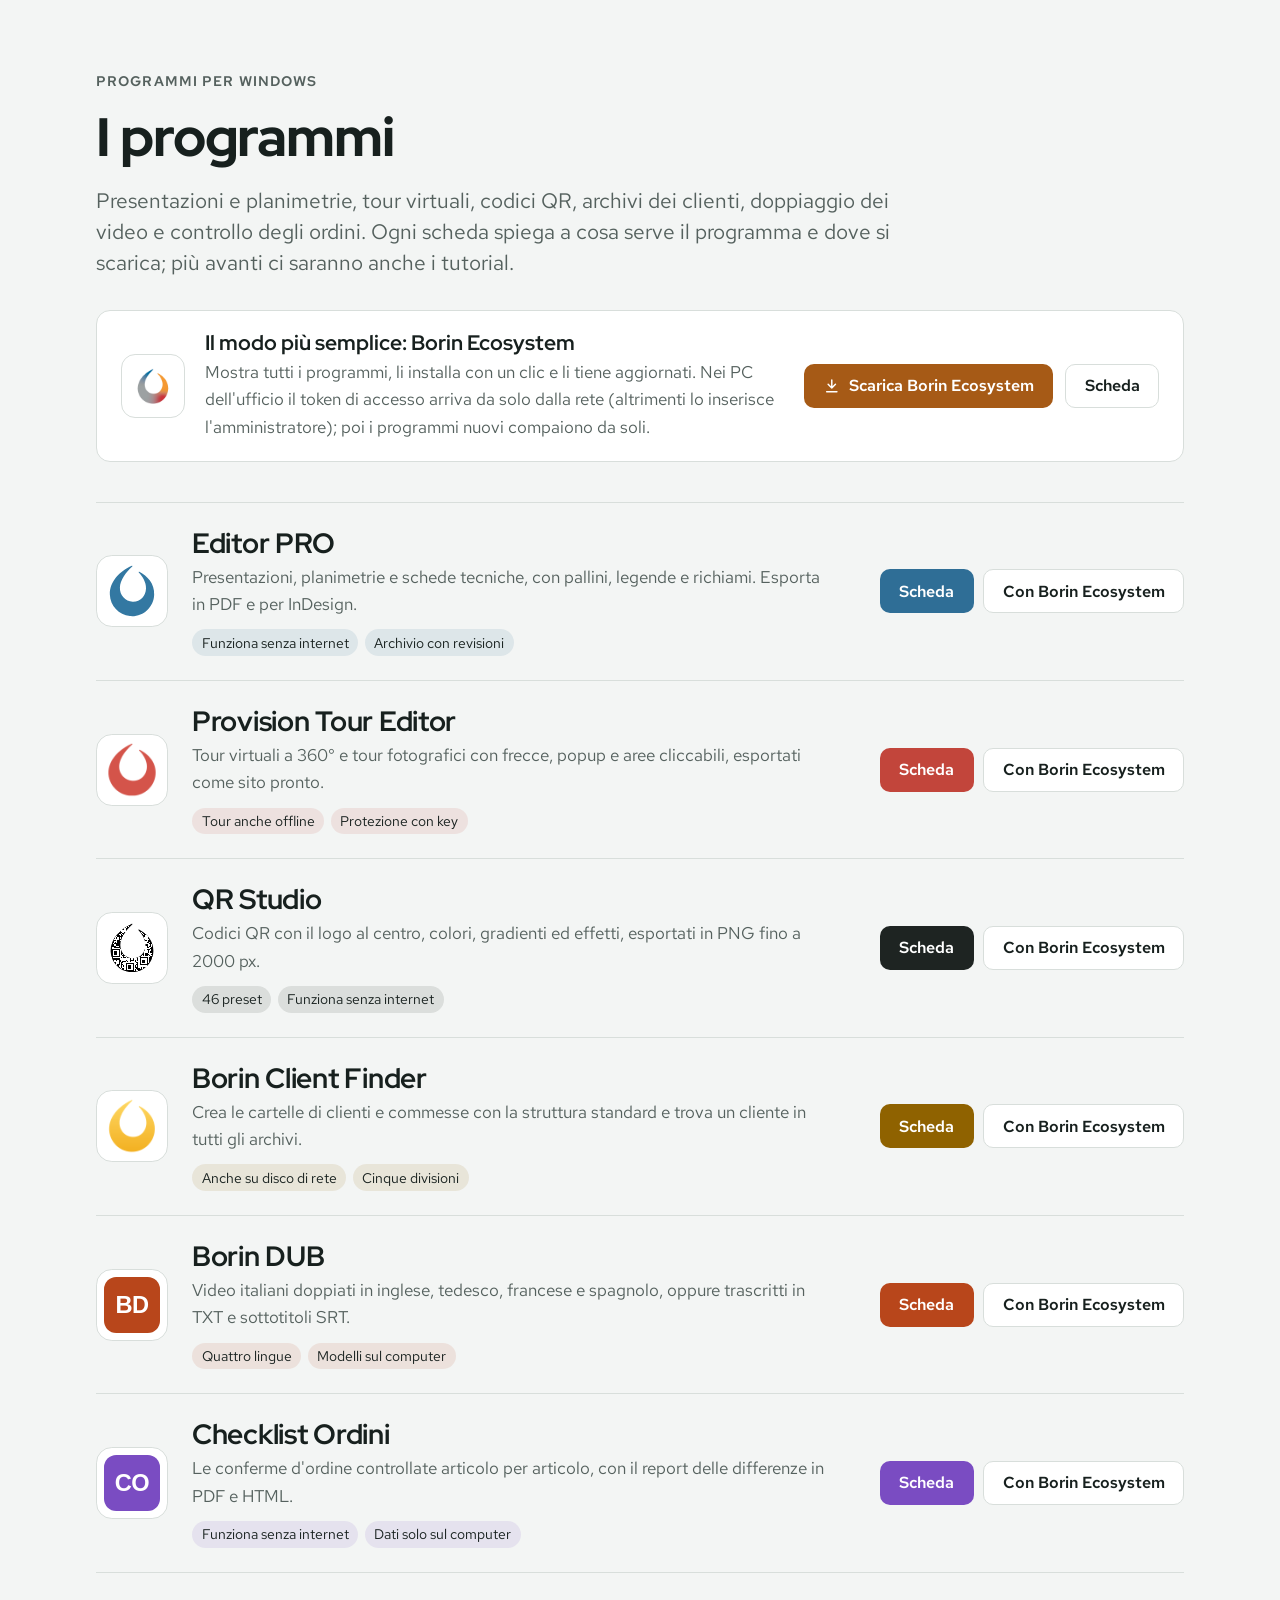
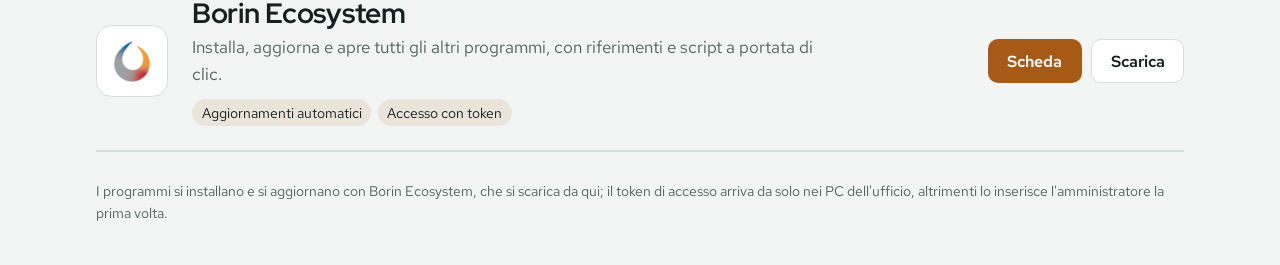
==== commit 043562a0: "Schede di Borin DUB e Checklist Ordini Le due pagine, con icona dalla sigla e dal colore che usano i" ====
--- a/index.html
+++ b/index.html
@@ -4,7 +4,7 @@
   <meta charset="utf-8">
   <meta name="viewport" content="width=device-width, initial-scale=1, viewport-fit=cover">
   <title>Programmi Borin</title>
-  <meta name="description" content="Editor PRO, Provision Tour Editor, QR Studio, Borin Client Finder e Borin Ecosystem: a cosa servono e dove si scaricano.">
+  <meta name="description" content="Editor PRO, Provision Tour Editor, QR Studio, Borin Client Finder, Borin DUB, Checklist Ordini e Borin Ecosystem: a cosa servono e dove si scaricano.">
   <link rel="preconnect" href="https://fonts.googleapis.com">
   <link rel="preconnect" href="https://fonts.gstatic.com" crossorigin>
   <link rel="stylesheet" href="https://fonts.googleapis.com/css2?family=Red+Hat+Display:wght@700;800&family=Red+Hat+Mono:wght@500&family=Red+Hat+Text:wght@400;600;700&display=swap">
@@ -15,7 +15,7 @@
   <header class="wrap site-head">
     <p class="eyebrow">Programmi per Windows</p>
     <h1>I programmi</h1>
-    <p class="lead">Presentazioni e planimetrie, tour virtuali, codici QR e archivi dei clienti. Ogni scheda spiega a cosa serve il programma e dove si scarica; più avanti ci saranno anche i tutorial.</p>
+    <p class="lead">Presentazioni e planimetrie, tour virtuali, codici QR, archivi dei clienti, doppiaggio dei video e controllo degli ordini. Ogni scheda spiega a cosa serve il programma e dove si scarica; più avanti ci saranno anche i tutorial.</p>
   </header>
 
   <main class="wrap">
@@ -84,6 +84,32 @@
         </div>
       </li>
 
+      <li class="program tinted" style="--accent-l:#B8461B; --accent-d:#F0915F">
+        <img class="app-icon" src="img/borin-dub.svg" alt="" width="72" height="72">
+        <div>
+          <h2><a href="borin-dub.html">Borin DUB</a></h2>
+          <p class="what">Video italiani doppiati in inglese, tedesco, francese e spagnolo, oppure trascritti in TXT e sottotitoli SRT.</p>
+          <ul class="tags"><li>Quattro lingue</li><li>Modelli sul computer</li></ul>
+        </div>
+        <div class="actions">
+          <a class="btn primary" href="borin-dub.html">Scheda</a>
+          <a class="btn ghost" href="borin-ecosystem.html">Con Borin Ecosystem</a>
+        </div>
+      </li>
+
+      <li class="program tinted" style="--accent-l:#7A4CC2; --accent-d:#B79AF0">
+        <img class="app-icon" src="img/checklist-ordini.svg" alt="" width="72" height="72">
+        <div>
+          <h2><a href="checklist-ordini.html">Checklist Ordini</a></h2>
+          <p class="what">Le conferme d'ordine controllate articolo per articolo, con il report delle differenze in PDF e HTML.</p>
+          <ul class="tags"><li>Funziona senza internet</li><li>Dati solo sul computer</li></ul>
+        </div>
+        <div class="actions">
+          <a class="btn primary" href="checklist-ordini.html">Scheda</a>
+          <a class="btn ghost" href="borin-ecosystem.html">Con Borin Ecosystem</a>
+        </div>
+      </li>
+
       <li class="program tinted" style="--accent-l:#A65A16; --accent-d:#F2A65A">
         <img class="app-icon" src="img/pro-launcher.png" alt="" width="72" height="72">
         <div>
